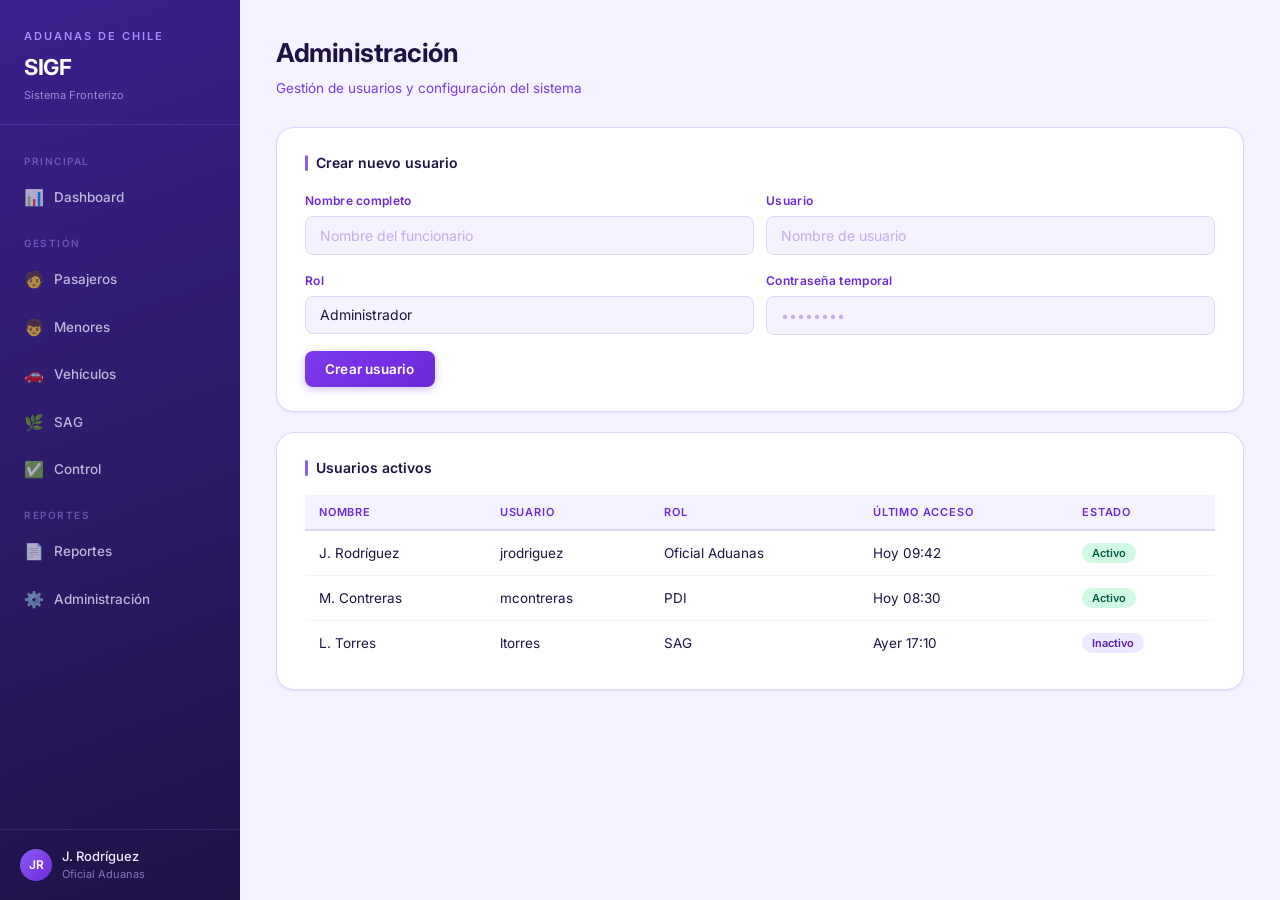
==== admin.html @ 6f96b2ba "añadimiento prototipo" ====
<html><head><meta charset="UTF-8"><title>Administración – SIGF</title><link rel="stylesheet" href="style.css"></head><body>
<div class="sidebar">
  <div class="sidebar-header">
    <div class="sidebar-logo">Aduanas de Chile</div>
    <div class="sidebar-title">SIGF</div>
    <div class="sidebar-subtitle">Sistema Fronterizo</div>
  </div>
  <nav class="sidebar-nav">
    <div class="sidebar-section">Principal</div>
    <a href="dashboard.html"><span class="nav-icon">📊</span> Dashboard</a>
    <div class="sidebar-section">Gestión</div>
    <a href="pasajeros.html"><span class="nav-icon">🧑</span> Pasajeros</a>
    <a href="menores.html"><span class="nav-icon">👦</span> Menores</a>
    <a href="vehiculos.html"><span class="nav-icon">🚗</span> Vehículos</a>
    <a href="sag.html"><span class="nav-icon">🌿</span> SAG</a>
    <a href="control.html"><span class="nav-icon">✅</span> Control</a>
    <div class="sidebar-section">Reportes</div>
    <a href="reportes.html"><span class="nav-icon">📄</span> Reportes</a>
    <a href="admin.html"><span class="nav-icon">⚙️</span> Administración</a>
  </nav>
  <div class="sidebar-footer">
    <div class="user-chip">
      <div class="user-avatar">JR</div>
      <div>
        <div class="user-name">J. Rodríguez</div>
        <div class="user-role">Oficial Aduanas</div>
      </div>
    </div>
  </div>
</div>
<div class="main">
  <div class="page-header"><h1>Administración</h1><p>Gestión de usuarios y configuración del sistema</p></div>
  <div class="card">
    <div class="card-title">Crear nuevo usuario</div>
    <div class="form-row">
      <div class="form-group"><label>Nombre completo</label><input placeholder="Nombre del funcionario"></div>
      <div class="form-group"><label>Usuario</label><input placeholder="Nombre de usuario"></div>
    </div>
    <div class="form-row">
      <div class="form-group"><label>Rol</label>
        <select><option>Administrador</option><option>Oficial Aduanas</option><option>PDI</option><option>SAG</option><option>Solo lectura</option></select>
      </div>
      <div class="form-group"><label>Contraseña temporal</label><input type="password" placeholder="••••••••"></div>
    </div>
    <button>Crear usuario</button>
  </div>
  <div class="card">
    <div class="card-title">Usuarios activos</div>
    <table>
      <thead><tr><th>Nombre</th><th>Usuario</th><th>Rol</th><th>Último acceso</th><th>Estado</th></tr></thead>
      <tbody>
        <tr><td>J. Rodríguez</td><td>jrodriguez</td><td>Oficial Aduanas</td><td>Hoy 09:42</td><td><span class="badge badge-success">Activo</span></td></tr>
        <tr><td>M. Contreras</td><td>mcontreras</td><td>PDI</td><td>Hoy 08:30</td><td><span class="badge badge-success">Activo</span></td></tr>
        <tr><td>L. Torres</td><td>ltorres</td><td>SAG</td><td>Ayer 17:10</td><td><span class="badge badge-purple">Inactivo</span></td></tr>
      </tbody>
    </table>
  </div>
</div></body></html>
---- style.css ----
@import url('https://fonts.googleapis.com/css2?family=Inter:wght@300;400;500;600;700&display=swap');

*, *::before, *::after { box-sizing: border-box; margin: 0; padding: 0; }

:root {
  --purple-50: #f5f3ff;
  --purple-100: #ede9fe;
  --purple-200: #ddd6fe;
  --purple-400: #a78bfa;
  --purple-500: #8b5cf6;
  --purple-600: #7c3aed;
  --purple-700: #6d28d9;
  --purple-800: #5b21b6;
  --purple-900: #4c1d95;
  --violet-deep: #2d1b69;
  --sidebar-bg: linear-gradient(160deg, #3b1f8c 0%, #2d1b69 50%, #1e1245 100%);
  --accent: #a78bfa;
  --accent-hover: #c4b5fd;
  --text-on-dark: #ede9fe;
  --text-muted-dark: #a78bfa;
  --body-bg: #f5f3ff;
  --card-bg: #ffffff;
  --text-primary: #1e1245;
  --text-secondary: #6d28d9;
  --text-muted: #7c3aed;
  --border: #ddd6fe;
  --input-bg: #f5f3ff;
  --success: #059669;
  --warning: #d97706;
  --danger: #dc2626;
  --radius-sm: 8px;
  --radius-md: 12px;
  --radius-lg: 18px;
  --shadow-sm: 0 1px 3px rgba(109,40,217,0.08), 0 1px 2px rgba(109,40,217,0.04);
  --shadow-md: 0 4px 16px rgba(109,40,217,0.12), 0 1px 4px rgba(109,40,217,0.06);
  --shadow-lg: 0 8px 32px rgba(109,40,217,0.16), 0 2px 8px rgba(109,40,217,0.08);
}

body {
  font-family: 'Inter', sans-serif;
  background: var(--body-bg);
  color: var(--text-primary);
  font-size: 14px;
  line-height: 1.6;
  min-height: 100vh;
}

/* ── SIDEBAR ── */
.sidebar {
  position: fixed;
  left: 0; top: 0;
  width: 240px; height: 100vh;
  background: var(--sidebar-bg);
  display: flex;
  flex-direction: column;
  padding: 0;
  z-index: 100;
  overflow: hidden;
}

.sidebar-header {
  padding: 28px 24px 20px;
  border-bottom: 1px solid rgba(167,139,250,0.15);
}

.sidebar-logo {
  font-size: 11px;
  font-weight: 600;
  letter-spacing: 2px;
  text-transform: uppercase;
  color: var(--accent);
  margin-bottom: 4px;
}

.sidebar-title {
  font-size: 22px;
  font-weight: 700;
  color: #ffffff;
  letter-spacing: -0.5px;
}

.sidebar-subtitle {
  font-size: 11px;
  color: rgba(196,181,253,0.7);
  margin-top: 2px;
  font-weight: 400;
}

.sidebar-nav {
  flex: 1;
  padding: 16px 12px;
  overflow-y: auto;
}

.sidebar-section {
  font-size: 10px;
  font-weight: 600;
  letter-spacing: 1.5px;
  text-transform: uppercase;
  color: rgba(167,139,250,0.5);
  padding: 12px 12px 6px;
}

.sidebar a {
  display: flex;
  align-items: center;
  gap: 10px;
  color: rgba(237,233,254,0.75);
  text-decoration: none;
  padding: 10px 12px;
  border-radius: var(--radius-sm);
  font-size: 13.5px;
  font-weight: 500;
  transition: all 0.18s ease;
  margin-bottom: 2px;
}

.sidebar a:hover {
  background: rgba(167,139,250,0.15);
  color: #ffffff;
}

.sidebar a.active {
  background: rgba(167,139,250,0.22);
  color: #ffffff;
  box-shadow: inset 3px 0 0 var(--accent);
}

.sidebar a .nav-icon {
  font-size: 16px;
  width: 20px;
  text-align: center;
  opacity: 0.85;
}

.sidebar-footer {
  padding: 16px 20px;
  border-top: 1px solid rgba(167,139,250,0.15);
}

.user-chip {
  display: flex;
  align-items: center;
  gap: 10px;
}

.user-avatar {
  width: 32px; height: 32px;
  border-radius: 50%;
  background: linear-gradient(135deg, var(--purple-500), var(--purple-700));
  display: flex; align-items: center; justify-content: center;
  font-size: 12px; font-weight: 600; color: white;
  flex-shrink: 0;
}

.user-name { font-size: 13px; color: var(--text-on-dark); font-weight: 500; }
.user-role { font-size: 11px; color: rgba(196,181,253,0.6); }

/* ── MAIN ── */
.main {
  margin-left: 240px;
  padding: 32px 36px;
  min-height: 100vh;
}

.page-header {
  margin-bottom: 28px;
}

.page-header h1 {
  font-size: 26px;
  font-weight: 700;
  color: var(--text-primary);
  letter-spacing: -0.5px;
}

.page-header p {
  color: var(--purple-600);
  font-size: 13.5px;
  margin-top: 4px;
  font-weight: 400;
}

/* ── CARDS ── */
.card {
  background: var(--card-bg);
  border-radius: var(--radius-lg);
  border: 1px solid var(--border);
  padding: 24px 28px;
  margin-bottom: 20px;
  box-shadow: var(--shadow-sm);
}

.card-title {
  font-size: 14px;
  font-weight: 600;
  color: var(--text-primary);
  margin-bottom: 16px;
  display: flex;
  align-items: center;
  gap: 8px;
}

.card-title::before {
  content: '';
  width: 3px; height: 16px;
  background: var(--purple-500);
  border-radius: 2px;
  display: inline-block;
}

/* ── STATS ── */
.stats {
  display: grid;
  grid-template-columns: repeat(auto-fit, minmax(160px, 1fr));
  gap: 16px;
  margin-bottom: 24px;
}

.stat {
  background: var(--card-bg);
  border: 1px solid var(--border);
  border-radius: var(--radius-md);
  padding: 20px;
  box-shadow: var(--shadow-sm);
  position: relative;
  overflow: hidden;
}

.stat::before {
  content: '';
  position: absolute;
  top: 0; left: 0; right: 0;
  height: 3px;
  background: linear-gradient(90deg, var(--purple-500), var(--purple-400));
}

.stat-icon {
  font-size: 22px;
  color: var(--purple-400);
  margin-bottom: 10px;
}

.stat-label {
  font-size: 11px;
  font-weight: 600;
  letter-spacing: 0.8px;
  text-transform: uppercase;
  color: var(--purple-600);
  margin-bottom: 4px;
}

.stat-value {
  font-size: 28px;
  font-weight: 700;
  color: var(--text-primary);
  letter-spacing: -1px;
}

.stat-sub {
  font-size: 11px;
  color: var(--success);
  font-weight: 500;
  margin-top: 4px;
}

/* ── FORM ELEMENTS ── */
.form-group {
  margin-bottom: 16px;
}

.form-group label {
  display: block;
  font-size: 12px;
  font-weight: 600;
  color: var(--purple-700);
  margin-bottom: 6px;
  letter-spacing: 0.3px;
}

input[type="text"], input[type="password"], input[type="date"],
input:not([type]), select, textarea {
  width: 100%;
  padding: 10px 14px;
  background: var(--input-bg);
  border: 1.5px solid var(--border);
  border-radius: var(--radius-sm);
  font-family: inherit;
  font-size: 14px;
  color: var(--text-primary);
  outline: none;
  transition: border-color 0.18s, box-shadow 0.18s;
  appearance: none;
}

input:not([type="checkbox"]):focus, select:focus {
  border-color: var(--purple-500);
  box-shadow: 0 0 0 3px rgba(139,92,246,0.15);
  background: #ffffff;
}

input::placeholder { color: rgba(109,40,217,0.35); }

/* ── BUTTONS ── */
button, .btn {
  display: inline-flex;
  align-items: center;
  gap: 7px;
  padding: 10px 20px;
  border-radius: var(--radius-sm);
  font-family: inherit;
  font-size: 13.5px;
  font-weight: 600;
  cursor: pointer;
  border: none;
  transition: all 0.18s ease;
  letter-spacing: 0.2px;
}

.btn-primary, button:not(.btn-secondary):not(.btn-ghost) {
  background: linear-gradient(135deg, var(--purple-600), var(--purple-700));
  color: white;
  box-shadow: 0 2px 8px rgba(109,40,217,0.3);
}

.btn-primary:hover, button:not(.btn-secondary):not(.btn-ghost):hover {
  background: linear-gradient(135deg, var(--purple-500), var(--purple-600));
  box-shadow: 0 4px 14px rgba(109,40,217,0.4);
  transform: translateY(-1px);
}

.btn-secondary {
  background: var(--purple-50);
  color: var(--purple-700);
  border: 1.5px solid var(--purple-200);
}

.btn-secondary:hover {
  background: var(--purple-100);
  border-color: var(--purple-400);
}

.btn-ghost {
  background: transparent;
  color: var(--purple-600);
  border: 1.5px solid var(--border);
}

.btn-ghost:hover { background: var(--purple-50); }

/* ── TABLE ── */
table {
  width: 100%;
  border-collapse: collapse;
  font-size: 13.5px;
}

th {
  background: var(--purple-50);
  color: var(--purple-700);
  font-weight: 600;
  font-size: 11px;
  letter-spacing: 0.8px;
  text-transform: uppercase;
  padding: 10px 14px;
  text-align: left;
  border-bottom: 2px solid var(--border);
}

td {
  padding: 12px 14px;
  border-bottom: 1px solid var(--purple-50);
  color: var(--text-primary);
  vertical-align: middle;
}

tr:last-child td { border-bottom: none; }
tr:hover td { background: var(--purple-50); }

/* ── BADGES ── */
.badge {
  display: inline-flex;
  align-items: center;
  gap: 4px;
  padding: 3px 10px;
  border-radius: 99px;
  font-size: 11px;
  font-weight: 600;
}

.badge-success { background: #d1fae5; color: #065f46; }
.badge-warning { background: #fef3c7; color: #92400e; }
.badge-danger  { background: #fee2e2; color: #991b1b; }
.badge-purple  { background: var(--purple-100); color: var(--purple-800); }

/* ── ALERT / NOTICE ── */
.alert {
  display: flex;
  align-items: flex-start;
  gap: 12px;
  padding: 14px 18px;
  border-radius: var(--radius-md);
  margin-bottom: 20px;
  font-size: 13.5px;
}

.alert-warning {
  background: #fffbeb;
  border: 1px solid #fde68a;
  color: #92400e;
}

.alert-icon { font-size: 18px; flex-shrink: 0; margin-top: 1px; }

/* ── CHECKBOX CUSTOM ── */
.check-item {
  display: flex;
  align-items: center;
  gap: 10px;
  padding: 12px 0;
  border-bottom: 1px solid var(--purple-50);
  cursor: pointer;
}

.check-item:last-of-type { border-bottom: none; }

.check-item input[type="checkbox"] {
  width: 18px; height: 18px;
  accent-color: var(--purple-600);
  cursor: pointer;
  flex-shrink: 0;
}

.check-item span { font-size: 14px; color: var(--text-primary); font-weight: 500; }
.check-item small { color: var(--purple-600); font-size: 12px; }

/* ── LOGIN PAGE ── */
.login-page {
  min-height: 100vh;
  display: flex;
  align-items: center;
  justify-content: center;
  background: linear-gradient(140deg, #3b1f8c 0%, #2d1b69 40%, #1e1245 100%);
  padding: 24px;
}

.login-card {
  background: rgba(255,255,255,0.97);
  border-radius: 24px;
  padding: 48px 44px;
  width: 100%;
  max-width: 420px;
  box-shadow: 0 24px 80px rgba(29,18,69,0.45);
}

.login-brand {
  text-align: center;
  margin-bottom: 36px;
}

.login-logo-ring {
  width: 64px; height: 64px;
  border-radius: 50%;
  background: linear-gradient(135deg, var(--purple-500), var(--purple-700));
  display: flex; align-items: center; justify-content: center;
  margin: 0 auto 16px;
  box-shadow: 0 8px 24px rgba(109,40,217,0.4);
}

.login-logo-ring span { font-size: 28px; }

.login-brand h1 {
  font-size: 13px;
  font-weight: 700;
  letter-spacing: 2.5px;
  text-transform: uppercase;
  color: var(--purple-700);
  margin-bottom: 4px;
}

.login-brand p {
  font-size: 20px;
  font-weight: 700;
  color: var(--text-primary);
  letter-spacing: -0.5px;
}

.login-brand small {
  font-size: 12px;
  color: var(--purple-500);
}

.form-row { display: grid; grid-template-columns: 1fr 1fr; gap: 12px; }

/* ── DIVIDER ── */
.divider {
  height: 1px;
  background: var(--border);
  margin: 20px 0;
}

/* ── SCROLLBAR ── */
::-webkit-scrollbar { width: 5px; }
::-webkit-scrollbar-track { background: transparent; }
::-webkit-scrollbar-thumb { background: var(--purple-200); border-radius: 99px; }
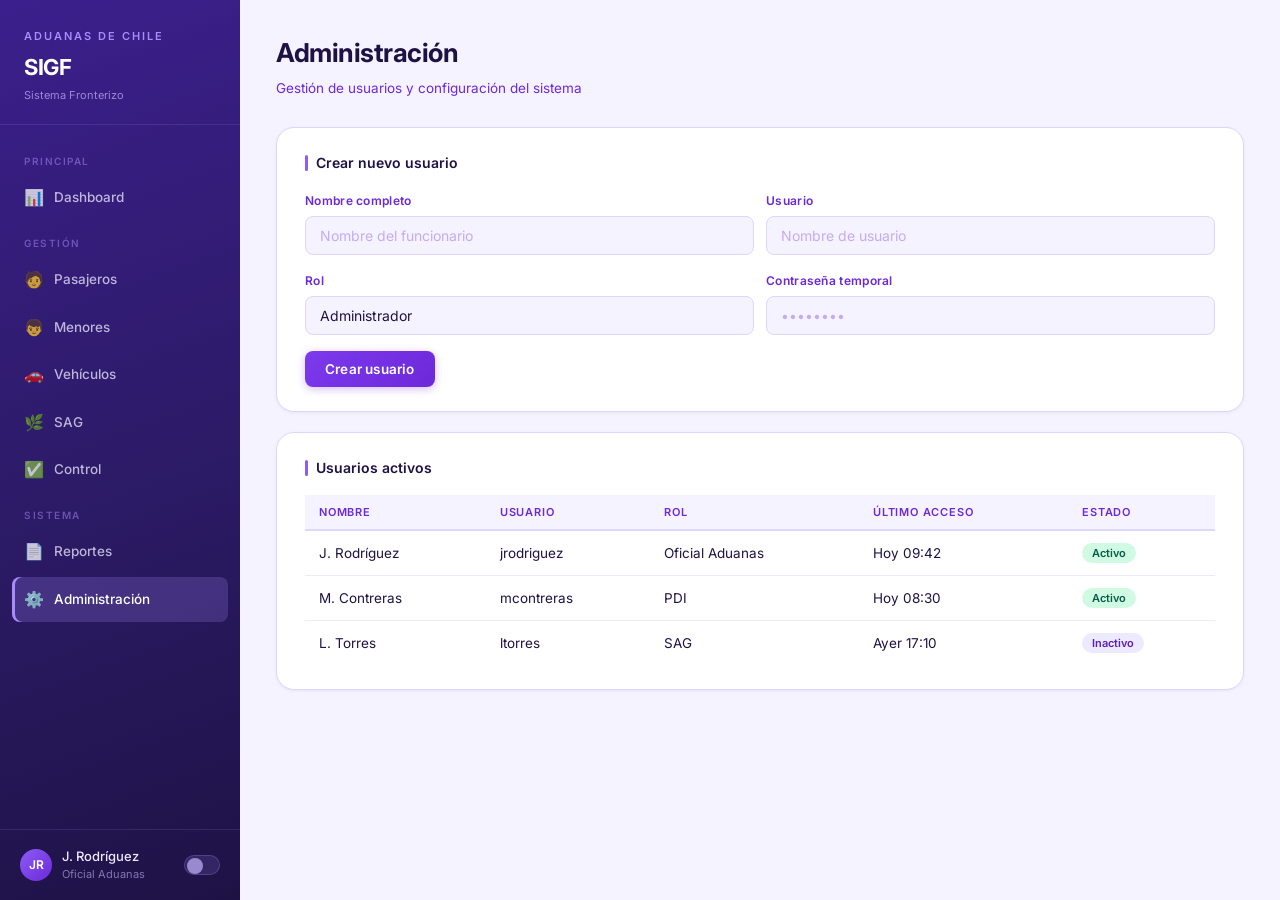
==== commit d6042b5e: "nueva version prototipo" ====
--- a/admin.html
+++ b/admin.html
@@ -1,33 +1,38 @@
-<html><head><meta charset="UTF-8"><title>Administración – SIGF</title><link rel="stylesheet" href="style.css"></head><body>
-<div class="sidebar">
-  <div class="sidebar-header">
-    <div class="sidebar-logo">Aduanas de Chile</div>
-    <div class="sidebar-title">SIGF</div>
-    <div class="sidebar-subtitle">Sistema Fronterizo</div>
-  </div>
-  <nav class="sidebar-nav">
-    <div class="sidebar-section">Principal</div>
-    <a href="dashboard.html"><span class="nav-icon">📊</span> Dashboard</a>
-    <div class="sidebar-section">Gestión</div>
-    <a href="pasajeros.html"><span class="nav-icon">🧑</span> Pasajeros</a>
-    <a href="menores.html"><span class="nav-icon">👦</span> Menores</a>
-    <a href="vehiculos.html"><span class="nav-icon">🚗</span> Vehículos</a>
-    <a href="sag.html"><span class="nav-icon">🌿</span> SAG</a>
-    <a href="control.html"><span class="nav-icon">✅</span> Control</a>
-    <div class="sidebar-section">Reportes</div>
-    <a href="reportes.html"><span class="nav-icon">📄</span> Reportes</a>
-    <a href="admin.html"><span class="nav-icon">⚙️</span> Administración</a>
-  </nav>
-  <div class="sidebar-footer">
-    <div class="user-chip">
-      <div class="user-avatar">JR</div>
-      <div>
-        <div class="user-name">J. Rodríguez</div>
-        <div class="user-role">Oficial Aduanas</div>
+<html><head><meta charset="UTF-8"><meta name="viewport" content="width=device-width,initial-scale=1"><link rel="stylesheet" href="style.css"><script>
+  (function(){var d=localStorage.getItem("sigf-dark");if(d==="true"||(d===null&&window.matchMedia("(prefers-color-scheme:dark)").matches))document.body.classList.add("dark")})()
+</script><title>Administración – SIGF</title></head><body>
+  <button class="hamburger" aria-label="Menú"><span></span><span></span><span></span></button>
+  <div class="sidebar-overlay"></div>
+  <div class="sidebar">
+    <div class="sidebar-header">
+      <div class="sidebar-logo">Aduanas de Chile</div>
+      <div class="sidebar-title">SIGF</div>
+      <div class="sidebar-subtitle">Sistema Fronterizo</div>
+    </div>
+    <nav class="sidebar-nav">
+      <div class="sidebar-section">Principal</div>
+      <a href="dashboard.html"><span class="nav-icon">📊</span> Dashboard</a>
+      <div class="sidebar-section">Gestión</div>
+      <a href="pasajeros.html"><span class="nav-icon">🧑</span> Pasajeros</a>
+      <a href="menores.html"><span class="nav-icon">👦</span> Menores</a>
+      <a href="vehiculos.html"><span class="nav-icon">🚗</span> Vehículos</a>
+      <a href="sag.html"><span class="nav-icon">🌿</span> SAG</a>
+      <a href="control.html"><span class="nav-icon">✅</span> Control</a>
+      <div class="sidebar-section">Sistema</div>
+      <a href="reportes.html"><span class="nav-icon">📄</span> Reportes</a>
+      <a href="admin.html"><span class="nav-icon">⚙️</span> Administración</a>
+    </nav>
+    <div class="sidebar-footer">
+      <div class="user-chip">
+        <div class="user-avatar">JR</div>
+        <div>
+          <div class="user-name">J. Rodríguez</div>
+          <div class="user-role">Oficial Aduanas</div>
+        </div>
       </div>
+      <div class="dark-toggle" title="Modo oscuro"></div>
     </div>
   </div>
-</div>
 <div class="main">
   <div class="page-header"><h1>Administración</h1><p>Gestión de usuarios y configuración del sistema</p></div>
   <div class="card">
@@ -37,9 +42,7 @@
       <div class="form-group"><label>Usuario</label><input placeholder="Nombre de usuario"></div>
     </div>
     <div class="form-row">
-      <div class="form-group"><label>Rol</label>
-        <select><option>Administrador</option><option>Oficial Aduanas</option><option>PDI</option><option>SAG</option><option>Solo lectura</option></select>
-      </div>
+      <div class="form-group"><label>Rol</label><select><option>Administrador</option><option>Oficial Aduanas</option><option>PDI</option><option>SAG</option><option>Solo lectura</option></select></div>
       <div class="form-group"><label>Contraseña temporal</label><input type="password" placeholder="••••••••"></div>
     </div>
     <button>Crear usuario</button>
@@ -55,4 +58,6 @@
       </tbody>
     </table>
   </div>
-</div></body></html>
+</div>
+<script src="sigf.js"></script>
+</body></html>
--- a/style.css
+++ b/style.css
@@ -2,6 +2,7 @@
 
 *, *::before, *::after { box-sizing: border-box; margin: 0; padding: 0; }
 
+/* ── LIGHT MODE ── */
 :root {
   --purple-50: #f5f3ff;
   --purple-100: #ede9fe;
@@ -12,30 +13,46 @@
   --purple-700: #6d28d9;
   --purple-800: #5b21b6;
   --purple-900: #4c1d95;
-  --violet-deep: #2d1b69;
   --sidebar-bg: linear-gradient(160deg, #3b1f8c 0%, #2d1b69 50%, #1e1245 100%);
   --accent: #a78bfa;
-  --accent-hover: #c4b5fd;
-  --text-on-dark: #ede9fe;
-  --text-muted-dark: #a78bfa;
   --body-bg: #f5f3ff;
   --card-bg: #ffffff;
   --text-primary: #1e1245;
   --text-secondary: #6d28d9;
-  --text-muted: #7c3aed;
   --border: #ddd6fe;
   --input-bg: #f5f3ff;
+  --input-text: #1e1245;
+  --th-bg: #f5f3ff;
+  --tr-hover: #f5f3ff;
+  --td-border: #ede9fe;
+  --label-color: #6d28d9;
   --success: #059669;
-  --warning: #d97706;
-  --danger: #dc2626;
   --radius-sm: 8px;
   --radius-md: 12px;
   --radius-lg: 18px;
-  --shadow-sm: 0 1px 3px rgba(109,40,217,0.08), 0 1px 2px rgba(109,40,217,0.04);
-  --shadow-md: 0 4px 16px rgba(109,40,217,0.12), 0 1px 4px rgba(109,40,217,0.06);
-  --shadow-lg: 0 8px 32px rgba(109,40,217,0.16), 0 2px 8px rgba(109,40,217,0.08);
-}
-
+  --shadow-sm: 0 1px 3px rgba(109,40,217,0.08);
+  --shadow-md: 0 4px 16px rgba(109,40,217,0.12);
+  --transition: 0.22s ease;
+}
+
+/* ── DARK MODE ── */
+body.dark {
+  --body-bg: #0f0a1e;
+  --card-bg: #1a1133;
+  --text-primary: #ede9fe;
+  --text-secondary: #c4b5fd;
+  --border: #2d1f5e;
+  --input-bg: #130d2b;
+  --input-text: #ede9fe;
+  --th-bg: #1a1133;
+  --tr-hover: #1e1540;
+  --td-border: #1e1540;
+  --label-color: #c4b5fd;
+  --shadow-sm: 0 1px 3px rgba(0,0,0,0.4);
+  --shadow-md: 0 4px 16px rgba(0,0,0,0.5);
+}
+
+/* ── BASE ── */
 body {
   font-family: 'Inter', sans-serif;
   background: var(--body-bg);
@@ -43,7 +60,29 @@
   font-size: 14px;
   line-height: 1.6;
   min-height: 100vh;
-}
+  transition: background var(--transition), color var(--transition);
+}
+
+/* ── PAGE TRANSITIONS ── */
+.page-enter {
+  animation: fadeSlideIn 0.3s ease forwards;
+}
+
+@keyframes fadeSlideIn {
+  from { opacity: 0; transform: translateY(14px); }
+  to   { opacity: 1; transform: translateY(0); }
+}
+
+.card {
+  animation: fadeSlideIn 0.3s ease forwards;
+}
+.card:nth-child(2) { animation-delay: 0.05s; }
+.card:nth-child(3) { animation-delay: 0.1s; }
+.stat { animation: fadeSlideIn 0.3s ease forwards; }
+.stat:nth-child(1) { animation-delay: 0.0s; }
+.stat:nth-child(2) { animation-delay: 0.06s; }
+.stat:nth-child(3) { animation-delay: 0.12s; }
+.stat:nth-child(4) { animation-delay: 0.18s; }
 
 /* ── SIDEBAR ── */
 .sidebar {
@@ -53,9 +92,9 @@
   background: var(--sidebar-bg);
   display: flex;
   flex-direction: column;
-  padding: 0;
-  z-index: 100;
+  z-index: 200;
   overflow: hidden;
+  transition: transform 0.3s cubic-bezier(0.4,0,0.2,1), width 0.3s ease;
 }
 
 .sidebar-header {
@@ -83,7 +122,6 @@
   font-size: 11px;
   color: rgba(196,181,253,0.7);
   margin-top: 2px;
-  font-weight: 400;
 }
 
 .sidebar-nav {
@@ -111,13 +149,14 @@
   border-radius: var(--radius-sm);
   font-size: 13.5px;
   font-weight: 500;
-  transition: all 0.18s ease;
+  transition: background 0.18s, color 0.18s, transform 0.18s;
   margin-bottom: 2px;
 }
 
 .sidebar a:hover {
   background: rgba(167,139,250,0.15);
   color: #ffffff;
+  transform: translateX(3px);
 }
 
 .sidebar a.active {
@@ -126,23 +165,18 @@
   box-shadow: inset 3px 0 0 var(--accent);
 }
 
-.sidebar a .nav-icon {
-  font-size: 16px;
-  width: 20px;
-  text-align: center;
-  opacity: 0.85;
-}
+.sidebar a .nav-icon { font-size: 16px; width: 20px; text-align: center; }
 
 .sidebar-footer {
   padding: 16px 20px;
   border-top: 1px solid rgba(167,139,250,0.15);
-}
-
-.user-chip {
   display: flex;
   align-items: center;
-  gap: 10px;
-}
+  justify-content: space-between;
+  gap: 8px;
+}
+
+.user-chip { display: flex; align-items: center; gap: 10px; }
 
 .user-avatar {
   width: 32px; height: 32px;
@@ -153,19 +187,85 @@
   flex-shrink: 0;
 }
 
-.user-name { font-size: 13px; color: var(--text-on-dark); font-weight: 500; }
+.user-name { font-size: 13px; color: #ede9fe; font-weight: 500; }
 .user-role { font-size: 11px; color: rgba(196,181,253,0.6); }
+
+/* ── DARK MODE TOGGLE ── */
+.dark-toggle {
+  background: rgba(167,139,250,0.15);
+  border: 1px solid rgba(167,139,250,0.25);
+  border-radius: 99px;
+  width: 36px; height: 20px;
+  position: relative;
+  cursor: pointer;
+  flex-shrink: 0;
+  transition: background 0.2s;
+}
+
+.dark-toggle::after {
+  content: '';
+  position: absolute;
+  top: 2px; left: 2px;
+  width: 16px; height: 16px;
+  border-radius: 50%;
+  background: rgba(196,181,253,0.7);
+  transition: transform 0.22s cubic-bezier(0.4,0,0.2,1), background 0.2s;
+}
+
+body.dark .dark-toggle { background: rgba(139,92,246,0.4); }
+body.dark .dark-toggle::after { transform: translateX(16px); background: #ffffff; }
+
+/* ── HAMBURGER (mobile) ── */
+.hamburger {
+  display: none;
+  position: fixed;
+  top: 14px; left: 14px;
+  z-index: 300;
+  background: var(--purple-700);
+  border: none;
+  border-radius: var(--radius-sm);
+  width: 40px; height: 40px;
+  cursor: pointer;
+  flex-direction: column;
+  align-items: center;
+  justify-content: center;
+  gap: 5px;
+  transition: background 0.18s;
+}
+
+.hamburger span {
+  display: block;
+  width: 20px; height: 2px;
+  background: white;
+  border-radius: 2px;
+  transition: transform 0.25s, opacity 0.25s;
+}
+
+.hamburger.open span:nth-child(1) { transform: translateY(7px) rotate(45deg); }
+.hamburger.open span:nth-child(2) { opacity: 0; }
+.hamburger.open span:nth-child(3) { transform: translateY(-7px) rotate(-45deg); }
+
+.sidebar-overlay {
+  display: none;
+  position: fixed;
+  inset: 0;
+  background: rgba(0,0,0,0.5);
+  z-index: 190;
+  backdrop-filter: blur(2px);
+  animation: fadeIn 0.2s ease;
+}
+
+@keyframes fadeIn { from { opacity: 0; } to { opacity: 1; } }
 
 /* ── MAIN ── */
 .main {
   margin-left: 240px;
   padding: 32px 36px;
   min-height: 100vh;
-}
-
-.page-header {
-  margin-bottom: 28px;
-}
+  transition: margin-left 0.3s ease;
+}
+
+.page-header { margin-bottom: 28px; animation: fadeSlideIn 0.3s ease; }
 
 .page-header h1 {
   font-size: 26px;
@@ -175,10 +275,9 @@
 }
 
 .page-header p {
-  color: var(--purple-600);
+  color: var(--text-secondary);
   font-size: 13.5px;
   margin-top: 4px;
-  font-weight: 400;
 }
 
 /* ── CARDS ── */
@@ -189,7 +288,10 @@
   padding: 24px 28px;
   margin-bottom: 20px;
   box-shadow: var(--shadow-sm);
-}
+  transition: background var(--transition), border-color var(--transition), box-shadow 0.18s;
+}
+
+.card:hover { box-shadow: var(--shadow-md); }
 
 .card-title {
   font-size: 14px;
@@ -225,7 +327,10 @@
   box-shadow: var(--shadow-sm);
   position: relative;
   overflow: hidden;
-}
+  transition: background var(--transition), border-color var(--transition), transform 0.18s, box-shadow 0.18s;
+}
+
+.stat:hover { transform: translateY(-3px); box-shadow: var(--shadow-md); }
 
 .stat::before {
   content: '';
@@ -235,47 +340,23 @@
   background: linear-gradient(90deg, var(--purple-500), var(--purple-400));
 }
 
-.stat-icon {
-  font-size: 22px;
-  color: var(--purple-400);
-  margin-bottom: 10px;
-}
-
+.stat-icon { font-size: 22px; margin-bottom: 10px; }
 .stat-label {
-  font-size: 11px;
-  font-weight: 600;
-  letter-spacing: 0.8px;
-  text-transform: uppercase;
-  color: var(--purple-600);
-  margin-bottom: 4px;
-}
-
-.stat-value {
-  font-size: 28px;
-  font-weight: 700;
-  color: var(--text-primary);
-  letter-spacing: -1px;
-}
-
-.stat-sub {
-  font-size: 11px;
-  color: var(--success);
-  font-weight: 500;
-  margin-top: 4px;
-}
-
-/* ── FORM ELEMENTS ── */
-.form-group {
-  margin-bottom: 16px;
-}
+  font-size: 11px; font-weight: 600;
+  letter-spacing: 0.8px; text-transform: uppercase;
+  color: var(--text-secondary); margin-bottom: 4px;
+}
+.stat-value { font-size: 28px; font-weight: 700; color: var(--text-primary); letter-spacing: -1px; }
+.stat-sub { font-size: 11px; color: var(--success); font-weight: 500; margin-top: 4px; }
+
+/* ── FORMS ── */
+.form-group { margin-bottom: 16px; }
 
 .form-group label {
   display: block;
-  font-size: 12px;
-  font-weight: 600;
-  color: var(--purple-700);
-  margin-bottom: 6px;
-  letter-spacing: 0.3px;
+  font-size: 12px; font-weight: 600;
+  color: var(--label-color);
+  margin-bottom: 6px; letter-spacing: 0.3px;
 }
 
 input[type="text"], input[type="password"], input[type="date"],
@@ -287,19 +368,22 @@
   border-radius: var(--radius-sm);
   font-family: inherit;
   font-size: 14px;
-  color: var(--text-primary);
+  color: var(--input-text);
   outline: none;
-  transition: border-color 0.18s, box-shadow 0.18s;
+  transition: border-color 0.18s, box-shadow 0.18s, background var(--transition);
   appearance: none;
 }
 
 input:not([type="checkbox"]):focus, select:focus {
   border-color: var(--purple-500);
   box-shadow: 0 0 0 3px rgba(139,92,246,0.15);
-  background: #ffffff;
 }
 
 input::placeholder { color: rgba(109,40,217,0.35); }
+body.dark input::placeholder { color: rgba(196,181,253,0.3); }
+body.dark select option { background: #1a1133; color: #ede9fe; }
+
+.form-row { display: grid; grid-template-columns: 1fr 1fr; gap: 12px; }
 
 /* ── BUTTONS ── */
 button, .btn {
@@ -317,13 +401,13 @@
   letter-spacing: 0.2px;
 }
 
-.btn-primary, button:not(.btn-secondary):not(.btn-ghost) {
+button:not(.btn-secondary):not(.btn-ghost):not(.dark-toggle):not(.hamburger) {
   background: linear-gradient(135deg, var(--purple-600), var(--purple-700));
   color: white;
   box-shadow: 0 2px 8px rgba(109,40,217,0.3);
 }
 
-.btn-primary:hover, button:not(.btn-secondary):not(.btn-ghost):hover {
+button:not(.btn-secondary):not(.btn-ghost):not(.dark-toggle):not(.hamburger):hover {
   background: linear-gradient(135deg, var(--purple-500), var(--purple-600));
   box-shadow: 0 4px 14px rgba(109,40,217,0.4);
   transform: translateY(-1px);
@@ -334,30 +418,24 @@
   color: var(--purple-700);
   border: 1.5px solid var(--purple-200);
 }
-
-.btn-secondary:hover {
-  background: var(--purple-100);
-  border-color: var(--purple-400);
-}
+body.dark .btn-secondary { background: #2d1f5e; color: #c4b5fd; border-color: #3d2a7a; }
+.btn-secondary:hover { background: var(--purple-100); }
 
 .btn-ghost {
   background: transparent;
   color: var(--purple-600);
   border: 1.5px solid var(--border);
 }
-
+body.dark .btn-ghost { color: #c4b5fd; }
 .btn-ghost:hover { background: var(--purple-50); }
+body.dark .btn-ghost:hover { background: rgba(139,92,246,0.1); }
 
 /* ── TABLE ── */
-table {
-  width: 100%;
-  border-collapse: collapse;
-  font-size: 13.5px;
-}
+table { width: 100%; border-collapse: collapse; font-size: 13.5px; }
 
 th {
-  background: var(--purple-50);
-  color: var(--purple-700);
+  background: var(--th-bg);
+  color: var(--text-secondary);
   font-weight: 600;
   font-size: 11px;
   letter-spacing: 0.8px;
@@ -365,23 +443,24 @@
   padding: 10px 14px;
   text-align: left;
   border-bottom: 2px solid var(--border);
+  transition: background var(--transition);
 }
 
 td {
   padding: 12px 14px;
-  border-bottom: 1px solid var(--purple-50);
+  border-bottom: 1px solid var(--td-border);
   color: var(--text-primary);
   vertical-align: middle;
+  transition: background 0.15s;
 }
 
 tr:last-child td { border-bottom: none; }
-tr:hover td { background: var(--purple-50); }
+tr:hover td { background: var(--tr-hover); }
 
 /* ── BADGES ── */
 .badge {
   display: inline-flex;
   align-items: center;
-  gap: 4px;
   padding: 3px 10px;
   border-radius: 99px;
   font-size: 11px;
@@ -393,7 +472,12 @@
 .badge-danger  { background: #fee2e2; color: #991b1b; }
 .badge-purple  { background: var(--purple-100); color: var(--purple-800); }
 
-/* ── ALERT / NOTICE ── */
+body.dark .badge-success { background: #064e3b; color: #6ee7b7; }
+body.dark .badge-warning { background: #78350f; color: #fcd34d; }
+body.dark .badge-danger  { background: #7f1d1d; color: #fca5a5; }
+body.dark .badge-purple  { background: #2d1f5e; color: #c4b5fd; }
+
+/* ── ALERT ── */
 .alert {
   display: flex;
   align-items: flex-start;
@@ -404,37 +488,25 @@
   font-size: 13.5px;
 }
 
-.alert-warning {
-  background: #fffbeb;
-  border: 1px solid #fde68a;
-  color: #92400e;
-}
-
+.alert-warning { background: #fffbeb; border: 1px solid #fde68a; color: #92400e; }
+body.dark .alert-warning { background: #2d1a00; border-color: #78350f; color: #fcd34d; }
 .alert-icon { font-size: 18px; flex-shrink: 0; margin-top: 1px; }
 
-/* ── CHECKBOX CUSTOM ── */
+/* ── CHECKBOXES ── */
 .check-item {
   display: flex;
   align-items: center;
   gap: 10px;
   padding: 12px 0;
-  border-bottom: 1px solid var(--purple-50);
+  border-bottom: 1px solid var(--td-border);
   cursor: pointer;
-}
-
+  transition: background 0.15s;
+}
 .check-item:last-of-type { border-bottom: none; }
-
-.check-item input[type="checkbox"] {
-  width: 18px; height: 18px;
-  accent-color: var(--purple-600);
-  cursor: pointer;
-  flex-shrink: 0;
-}
-
+.check-item input[type="checkbox"] { width: 18px; height: 18px; accent-color: var(--purple-600); flex-shrink: 0; }
 .check-item span { font-size: 14px; color: var(--text-primary); font-weight: 500; }
-.check-item small { color: var(--purple-600); font-size: 12px; }
-
-/* ── LOGIN PAGE ── */
+
+/* ── LOGIN ── */
 .login-page {
   min-height: 100vh;
   display: flex;
@@ -451,12 +523,19 @@
   width: 100%;
   max-width: 420px;
   box-shadow: 0 24px 80px rgba(29,18,69,0.45);
-}
-
-.login-brand {
-  text-align: center;
-  margin-bottom: 36px;
-}
+  animation: loginIn 0.45s cubic-bezier(0.34,1.56,0.64,1) forwards;
+}
+
+@keyframes loginIn {
+  from { opacity: 0; transform: scale(0.92) translateY(20px); }
+  to   { opacity: 1; transform: scale(1) translateY(0); }
+}
+
+body.dark .login-card { background: rgba(26,17,51,0.98); }
+body.dark .login-card .login-brand h1 { color: var(--accent); }
+body.dark .login-card .login-brand p { color: #ede9fe; }
+
+.login-brand { text-align: center; margin-bottom: 36px; }
 
 .login-logo-ring {
   width: 64px; height: 64px;
@@ -465,41 +544,62 @@
   display: flex; align-items: center; justify-content: center;
   margin: 0 auto 16px;
   box-shadow: 0 8px 24px rgba(109,40,217,0.4);
+  animation: pulse 2.5s ease-in-out infinite;
+}
+
+@keyframes pulse {
+  0%, 100% { box-shadow: 0 8px 24px rgba(109,40,217,0.4); }
+  50%       { box-shadow: 0 8px 36px rgba(109,40,217,0.65); }
 }
 
 .login-logo-ring span { font-size: 28px; }
-
-.login-brand h1 {
-  font-size: 13px;
-  font-weight: 700;
-  letter-spacing: 2.5px;
-  text-transform: uppercase;
-  color: var(--purple-700);
-  margin-bottom: 4px;
-}
-
-.login-brand p {
-  font-size: 20px;
-  font-weight: 700;
-  color: var(--text-primary);
-  letter-spacing: -0.5px;
-}
-
-.login-brand small {
-  font-size: 12px;
-  color: var(--purple-500);
-}
-
-.form-row { display: grid; grid-template-columns: 1fr 1fr; gap: 12px; }
-
-/* ── DIVIDER ── */
-.divider {
-  height: 1px;
-  background: var(--border);
-  margin: 20px 0;
-}
+.login-brand h1 { font-size: 13px; font-weight: 700; letter-spacing: 2.5px; text-transform: uppercase; color: var(--purple-700); margin-bottom: 4px; }
+.login-brand p { font-size: 20px; font-weight: 700; color: var(--text-primary); letter-spacing: -0.5px; }
+.login-brand small { font-size: 12px; color: var(--purple-500); }
 
 /* ── SCROLLBAR ── */
 ::-webkit-scrollbar { width: 5px; }
 ::-webkit-scrollbar-track { background: transparent; }
 ::-webkit-scrollbar-thumb { background: var(--purple-200); border-radius: 99px; }
+
+/* ── RESPONSIVE ── */
+@media (max-width: 768px) {
+  .hamburger { display: flex; }
+
+  .sidebar {
+    transform: translateX(-100%);
+    width: 260px;
+  }
+
+  .sidebar.open {
+    transform: translateX(0);
+    box-shadow: 4px 0 40px rgba(0,0,0,0.4);
+  }
+
+  .sidebar-overlay.show { display: block; }
+
+  .main {
+    margin-left: 0;
+    padding: 20px 16px;
+    padding-top: 68px;
+  }
+
+  .page-header h1 { font-size: 20px; }
+
+  .form-row { grid-template-columns: 1fr; }
+
+  .stats { grid-template-columns: 1fr 1fr; }
+
+  .card { padding: 18px 16px; }
+
+  table { font-size: 12px; }
+  th, td { padding: 8px 10px; }
+
+  .login-card { padding: 32px 24px; }
+
+  button:not(.hamburger) { font-size: 13px; padding: 9px 16px; }
+}
+
+@media (max-width: 480px) {
+  .stats { grid-template-columns: 1fr; }
+}
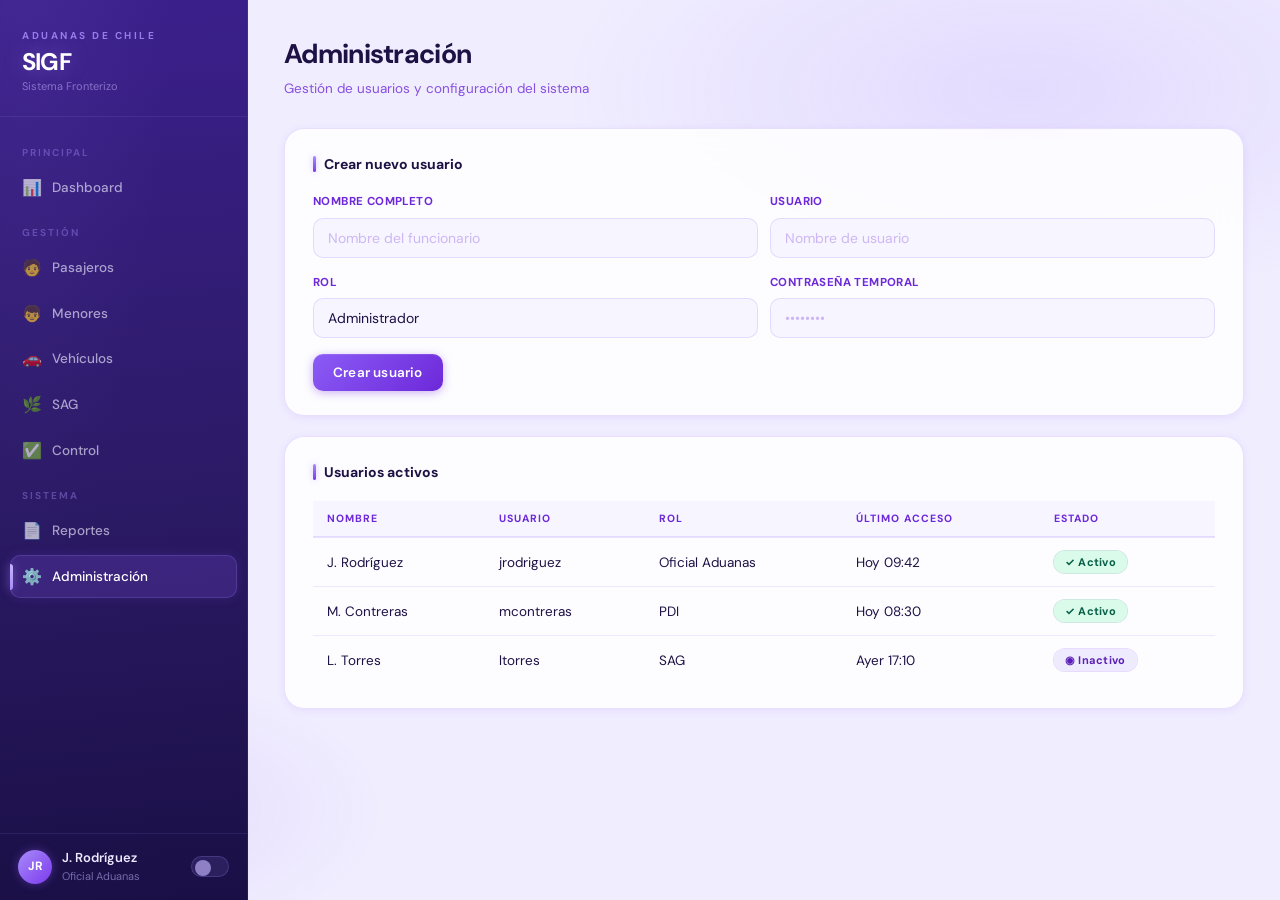
==== commit 456b22c4: "Rediseño" ====
--- a/admin.html
+++ b/admin.html
@@ -1,6 +1,7 @@
 <html><head><meta charset="UTF-8"><meta name="viewport" content="width=device-width,initial-scale=1"><link rel="stylesheet" href="style.css"><script>
-  (function(){var d=localStorage.getItem("sigf-dark");if(d==="true"||(d===null&&window.matchMedia("(prefers-color-scheme:dark)").matches))document.body.classList.add("dark")})()
-</script><title>Administración – SIGF</title></head><body>
+  (function(){var d=localStorage.getItem("sigf-dark");if(d==="true"||(d===null&&window.matchMedia("(prefers-color-scheme:dark)").matches))document.body.classList.add("dark")})()</script>
+<title>Administración – SIGF</title></head>
+<body>
   <button class="hamburger" aria-label="Menú"><span></span><span></span><span></span></button>
   <div class="sidebar-overlay"></div>
   <div class="sidebar">
@@ -52,9 +53,9 @@
     <table>
       <thead><tr><th>Nombre</th><th>Usuario</th><th>Rol</th><th>Último acceso</th><th>Estado</th></tr></thead>
       <tbody>
-        <tr><td>J. Rodríguez</td><td>jrodriguez</td><td>Oficial Aduanas</td><td>Hoy 09:42</td><td><span class="badge badge-success">Activo</span></td></tr>
-        <tr><td>M. Contreras</td><td>mcontreras</td><td>PDI</td><td>Hoy 08:30</td><td><span class="badge badge-success">Activo</span></td></tr>
-        <tr><td>L. Torres</td><td>ltorres</td><td>SAG</td><td>Ayer 17:10</td><td><span class="badge badge-purple">Inactivo</span></td></tr>
+        <tr><td>J. Rodríguez</td><td>jrodriguez</td><td>Oficial Aduanas</td><td>Hoy 09:42</td><td><span class="badge badge-success">✓ Activo</span></td></tr>
+        <tr><td>M. Contreras</td><td>mcontreras</td><td>PDI</td><td>Hoy 08:30</td><td><span class="badge badge-success">✓ Activo</span></td></tr>
+        <tr><td>L. Torres</td><td>ltorres</td><td>SAG</td><td>Ayer 17:10</td><td><span class="badge badge-purple">◉ Inactivo</span></td></tr>
       </tbody>
     </table>
   </div>
--- a/style.css
+++ b/style.css
@@ -1,4 +1,4 @@
-@import url('https://fonts.googleapis.com/css2?family=Inter:wght@300;400;500;600;700&display=swap');
+@import url('https://fonts.googleapis.com/css2?family=Inter:wght@300;400;500;600;700&family=DM+Sans:wght@400;500;600;700&display=swap');
 
 *, *::before, *::after { box-sizing: border-box; margin: 0; padding: 0; }
 
@@ -13,48 +13,53 @@
   --purple-700: #6d28d9;
   --purple-800: #5b21b6;
   --purple-900: #4c1d95;
-  --sidebar-bg: linear-gradient(160deg, #3b1f8c 0%, #2d1b69 50%, #1e1245 100%);
+  --sidebar-bg: linear-gradient(175deg, #3b1f8c 0%, #2d1b69 50%, #1a0f45 100%);
   --accent: #a78bfa;
-  --body-bg: #f5f3ff;
-  --card-bg: #ffffff;
+  --accent-glow: rgba(139,92,246,0.35);
+  --body-bg: #f0edff;
+  --card-bg: rgba(255,255,255,0.85);
+  --card-glass: rgba(255,255,255,0.6);
   --text-primary: #1e1245;
   --text-secondary: #6d28d9;
-  --border: #ddd6fe;
-  --input-bg: #f5f3ff;
+  --border: rgba(167,139,250,0.25);
+  --input-bg: rgba(245,243,255,0.8);
   --input-text: #1e1245;
-  --th-bg: #f5f3ff;
-  --tr-hover: #f5f3ff;
-  --td-border: #ede9fe;
+  --th-bg: rgba(245,243,255,0.8);
+  --tr-hover: rgba(237,233,254,0.6);
+  --td-border: rgba(221,214,254,0.5);
   --label-color: #6d28d9;
   --success: #059669;
-  --radius-sm: 8px;
-  --radius-md: 12px;
-  --radius-lg: 18px;
-  --shadow-sm: 0 1px 3px rgba(109,40,217,0.08);
-  --shadow-md: 0 4px 16px rgba(109,40,217,0.12);
+  --radius-sm: 10px;
+  --radius-md: 14px;
+  --radius-lg: 20px;
+  --shadow-sm: 0 2px 8px rgba(109,40,217,0.08);
+  --shadow-md: 0 8px 32px rgba(109,40,217,0.16);
+  --shadow-glow: 0 0 24px rgba(139,92,246,0.25);
   --transition: 0.22s ease;
 }
 
 /* ── DARK MODE ── */
 body.dark {
-  --body-bg: #0f0a1e;
-  --card-bg: #1a1133;
+  --body-bg: #0a0618;
+  --card-bg: rgba(26,17,51,0.8);
+  --card-glass: rgba(20,12,40,0.7);
   --text-primary: #ede9fe;
   --text-secondary: #c4b5fd;
-  --border: #2d1f5e;
-  --input-bg: #130d2b;
+  --border: rgba(109,40,217,0.3);
+  --input-bg: rgba(19,13,43,0.9);
   --input-text: #ede9fe;
-  --th-bg: #1a1133;
-  --tr-hover: #1e1540;
-  --td-border: #1e1540;
+  --th-bg: rgba(26,17,51,0.9);
+  --tr-hover: rgba(30,21,64,0.8);
+  --td-border: rgba(30,21,64,0.8);
   --label-color: #c4b5fd;
-  --shadow-sm: 0 1px 3px rgba(0,0,0,0.4);
-  --shadow-md: 0 4px 16px rgba(0,0,0,0.5);
+  --shadow-sm: 0 2px 8px rgba(0,0,0,0.5);
+  --shadow-md: 0 8px 32px rgba(0,0,0,0.6);
+  --shadow-glow: 0 0 32px rgba(139,92,246,0.2);
 }
 
 /* ── BASE ── */
 body {
-  font-family: 'Inter', sans-serif;
+  font-family: 'DM Sans', 'Inter', sans-serif;
   background: var(--body-bg);
   color: var(--text-primary);
   font-size: 14px;
@@ -63,113 +68,153 @@
   transition: background var(--transition), color var(--transition);
 }
 
+/* Background mesh */
+body::before {
+  content: '';
+  position: fixed;
+  inset: 0;
+  z-index: 0;
+  pointer-events: none;
+  background:
+    radial-gradient(ellipse 60% 40% at 80% 10%, rgba(139,92,246,0.12) 0%, transparent 60%),
+    radial-gradient(ellipse 40% 30% at 10% 90%, rgba(109,40,217,0.08) 0%, transparent 50%);
+}
+
+body > * { position: relative; z-index: 1; }
+
 /* ── PAGE TRANSITIONS ── */
 .page-enter {
-  animation: fadeSlideIn 0.3s ease forwards;
+  animation: fadeSlideIn 0.35s cubic-bezier(0.22,1,0.36,1) forwards;
 }
 
 @keyframes fadeSlideIn {
-  from { opacity: 0; transform: translateY(14px); }
+  from { opacity: 0; transform: translateY(18px); }
   to   { opacity: 1; transform: translateY(0); }
 }
 
-.card {
-  animation: fadeSlideIn 0.3s ease forwards;
-}
-.card:nth-child(2) { animation-delay: 0.05s; }
-.card:nth-child(3) { animation-delay: 0.1s; }
-.stat { animation: fadeSlideIn 0.3s ease forwards; }
-.stat:nth-child(1) { animation-delay: 0.0s; }
-.stat:nth-child(2) { animation-delay: 0.06s; }
-.stat:nth-child(3) { animation-delay: 0.12s; }
-.stat:nth-child(4) { animation-delay: 0.18s; }
+.card { animation: fadeSlideIn 0.35s cubic-bezier(0.22,1,0.36,1) both; }
+.card:nth-child(2) { animation-delay: 0.06s; }
+.card:nth-child(3) { animation-delay: 0.12s; }
+.stat { animation: fadeSlideIn 0.35s cubic-bezier(0.22,1,0.36,1) both; }
+.stat:nth-child(1) { animation-delay: 0.02s; }
+.stat:nth-child(2) { animation-delay: 0.08s; }
+.stat:nth-child(3) { animation-delay: 0.14s; }
+.stat:nth-child(4) { animation-delay: 0.20s; }
 
 /* ── SIDEBAR ── */
 .sidebar {
   position: fixed;
   left: 0; top: 0;
-  width: 240px; height: 100vh;
+  width: 248px; height: 100vh;
   background: var(--sidebar-bg);
   display: flex;
   flex-direction: column;
   z-index: 200;
   overflow: hidden;
-  transition: transform 0.3s cubic-bezier(0.4,0,0.2,1), width 0.3s ease;
+  transition: transform 0.3s cubic-bezier(0.4,0,0.2,1);
+  border-right: 1px solid rgba(167,139,250,0.1);
+}
+
+/* Sidebar shimmer overlay */
+.sidebar::before {
+  content: '';
+  position: absolute;
+  top: -50%; left: -50%;
+  width: 200%; height: 200%;
+  background: radial-gradient(ellipse 50% 60% at 30% 20%, rgba(167,139,250,0.08) 0%, transparent 60%);
+  pointer-events: none;
 }
 
 .sidebar-header {
-  padding: 28px 24px 20px;
-  border-bottom: 1px solid rgba(167,139,250,0.15);
+  padding: 28px 22px 20px;
+  border-bottom: 1px solid rgba(167,139,250,0.12);
+  position: relative;
 }
 
 .sidebar-logo {
+  font-size: 10px;
+  font-weight: 700;
+  letter-spacing: 2.5px;
+  text-transform: uppercase;
+  color: var(--accent);
+  margin-bottom: 6px;
+  opacity: 0.85;
+}
+
+.sidebar-title {
+  font-size: 24px;
+  font-weight: 700;
+  color: #ffffff;
+  letter-spacing: -0.8px;
+  line-height: 1;
+  text-shadow: 0 0 20px rgba(167,139,250,0.4);
+}
+
+.sidebar-subtitle {
   font-size: 11px;
-  font-weight: 600;
+  color: rgba(196,181,253,0.55);
+  margin-top: 4px;
+}
+
+.sidebar-nav {
+  flex: 1;
+  padding: 14px 10px;
+  overflow-y: auto;
+}
+
+.sidebar-section {
+  font-size: 10px;
+  font-weight: 700;
   letter-spacing: 2px;
   text-transform: uppercase;
-  color: var(--accent);
-  margin-bottom: 4px;
-}
-
-.sidebar-title {
-  font-size: 22px;
-  font-weight: 700;
-  color: #ffffff;
-  letter-spacing: -0.5px;
-}
-
-.sidebar-subtitle {
-  font-size: 11px;
-  color: rgba(196,181,253,0.7);
-  margin-top: 2px;
-}
-
-.sidebar-nav {
-  flex: 1;
-  padding: 16px 12px;
-  overflow-y: auto;
-}
-
-.sidebar-section {
-  font-size: 10px;
-  font-weight: 600;
-  letter-spacing: 1.5px;
-  text-transform: uppercase;
-  color: rgba(167,139,250,0.5);
-  padding: 12px 12px 6px;
+  color: rgba(167,139,250,0.4);
+  padding: 14px 12px 5px;
 }
 
 .sidebar a {
   display: flex;
   align-items: center;
   gap: 10px;
-  color: rgba(237,233,254,0.75);
+  color: rgba(237,233,254,0.65);
   text-decoration: none;
-  padding: 10px 12px;
+  padding: 9px 12px;
   border-radius: var(--radius-sm);
   font-size: 13.5px;
   font-weight: 500;
-  transition: background 0.18s, color 0.18s, transform 0.18s;
+  transition: all 0.18s ease;
   margin-bottom: 2px;
+  position: relative;
 }
 
 .sidebar a:hover {
-  background: rgba(167,139,250,0.15);
+  background: rgba(167,139,250,0.12);
   color: #ffffff;
-  transform: translateX(3px);
+  transform: translateX(4px);
 }
 
 .sidebar a.active {
-  background: rgba(167,139,250,0.22);
+  background: rgba(139,92,246,0.2);
   color: #ffffff;
-  box-shadow: inset 3px 0 0 var(--accent);
+  box-shadow: inset 0 0 0 1px rgba(167,139,250,0.2), 0 0 12px rgba(139,92,246,0.15);
+}
+
+/* Active pill indicator */
+.sidebar a.active::before {
+  content: '';
+  position: absolute;
+  left: 0; top: 50%;
+  transform: translateY(-50%);
+  width: 3px; height: 60%;
+  background: linear-gradient(180deg, #c4b5fd, #a78bfa);
+  border-radius: 0 3px 3px 0;
+  box-shadow: 0 0 8px rgba(167,139,250,0.6);
 }
 
 .sidebar a .nav-icon { font-size: 16px; width: 20px; text-align: center; }
 
 .sidebar-footer {
-  padding: 16px 20px;
-  border-top: 1px solid rgba(167,139,250,0.15);
+  padding: 14px 18px;
+  border-top: 1px solid rgba(167,139,250,0.12);
   display: flex;
   align-items: center;
   justify-content: space-between;
@@ -179,43 +224,46 @@
 .user-chip { display: flex; align-items: center; gap: 10px; }
 
 .user-avatar {
-  width: 32px; height: 32px;
+  width: 34px; height: 34px;
   border-radius: 50%;
-  background: linear-gradient(135deg, var(--purple-500), var(--purple-700));
+  background: linear-gradient(135deg, #a78bfa, #7c3aed);
   display: flex; align-items: center; justify-content: center;
-  font-size: 12px; font-weight: 600; color: white;
+  font-size: 12px; font-weight: 700; color: white;
   flex-shrink: 0;
-}
-
-.user-name { font-size: 13px; color: #ede9fe; font-weight: 500; }
-.user-role { font-size: 11px; color: rgba(196,181,253,0.6); }
+  box-shadow: 0 0 10px rgba(139,92,246,0.4);
+}
+
+.user-name { font-size: 13px; color: #ede9fe; font-weight: 600; }
+.user-role { font-size: 11px; color: rgba(196,181,253,0.55); }
 
 /* ── DARK MODE TOGGLE ── */
 .dark-toggle {
-  background: rgba(167,139,250,0.15);
-  border: 1px solid rgba(167,139,250,0.25);
+  background: rgba(167,139,250,0.12);
+  border: 1px solid rgba(167,139,250,0.22);
   border-radius: 99px;
-  width: 36px; height: 20px;
+  width: 38px; height: 21px;
   position: relative;
   cursor: pointer;
   flex-shrink: 0;
-  transition: background 0.2s;
-}
+  transition: background 0.2s, box-shadow 0.2s;
+}
+
+.dark-toggle:hover { box-shadow: 0 0 8px rgba(139,92,246,0.3); }
 
 .dark-toggle::after {
   content: '';
   position: absolute;
-  top: 2px; left: 2px;
+  top: 2.5px; left: 2.5px;
   width: 16px; height: 16px;
   border-radius: 50%;
-  background: rgba(196,181,253,0.7);
-  transition: transform 0.22s cubic-bezier(0.4,0,0.2,1), background 0.2s;
-}
-
-body.dark .dark-toggle { background: rgba(139,92,246,0.4); }
-body.dark .dark-toggle::after { transform: translateX(16px); background: #ffffff; }
-
-/* ── HAMBURGER (mobile) ── */
+  background: rgba(196,181,253,0.65);
+  transition: transform 0.24s cubic-bezier(0.4,0,0.2,1), background 0.2s;
+}
+
+body.dark .dark-toggle { background: rgba(139,92,246,0.35); }
+body.dark .dark-toggle::after { transform: translateX(17px); background: #ffffff; }
+
+/* ── HAMBURGER ── */
 .hamburger {
   display: none;
   position: fixed;
@@ -230,7 +278,8 @@
   align-items: center;
   justify-content: center;
   gap: 5px;
-  transition: background 0.18s;
+  transition: background 0.18s, box-shadow 0.18s;
+  box-shadow: 0 2px 12px rgba(109,40,217,0.4);
 }
 
 .hamburger span {
@@ -249,9 +298,9 @@
   display: none;
   position: fixed;
   inset: 0;
-  background: rgba(0,0,0,0.5);
+  background: rgba(0,0,0,0.55);
   z-index: 190;
-  backdrop-filter: blur(2px);
+  backdrop-filter: blur(4px);
   animation: fadeIn 0.2s ease;
 }
 
@@ -259,45 +308,52 @@
 
 /* ── MAIN ── */
 .main {
-  margin-left: 240px;
+  margin-left: 248px;
   padding: 32px 36px;
   min-height: 100vh;
   transition: margin-left 0.3s ease;
 }
 
-.page-header { margin-bottom: 28px; animation: fadeSlideIn 0.3s ease; }
+.page-header { margin-bottom: 28px; animation: fadeSlideIn 0.35s cubic-bezier(0.22,1,0.36,1); }
 
 .page-header h1 {
-  font-size: 26px;
+  font-size: 27px;
   font-weight: 700;
   color: var(--text-primary);
-  letter-spacing: -0.5px;
+  letter-spacing: -0.7px;
 }
 
 .page-header p {
   color: var(--text-secondary);
   font-size: 13.5px;
-  margin-top: 4px;
-}
-
-/* ── CARDS ── */
+  margin-top: 3px;
+  opacity: 0.8;
+}
+
+/* ── CARDS (glassmorphism) ── */
 .card {
   background: var(--card-bg);
+  backdrop-filter: blur(16px);
+  -webkit-backdrop-filter: blur(16px);
   border-radius: var(--radius-lg);
   border: 1px solid var(--border);
   padding: 24px 28px;
   margin-bottom: 20px;
   box-shadow: var(--shadow-sm);
-  transition: background var(--transition), border-color var(--transition), box-shadow 0.18s;
-}
-
-.card:hover { box-shadow: var(--shadow-md); }
+  transition: background var(--transition), border-color var(--transition), box-shadow 0.22s, transform 0.22s;
+}
+
+.card:hover {
+  box-shadow: var(--shadow-md);
+  transform: translateY(-1px);
+  border-color: rgba(167,139,250,0.4);
+}
 
 .card-title {
   font-size: 14px;
-  font-weight: 600;
+  font-weight: 700;
   color: var(--text-primary);
-  margin-bottom: 16px;
+  margin-bottom: 18px;
   display: flex;
   align-items: center;
   gap: 8px;
@@ -306,12 +362,13 @@
 .card-title::before {
   content: '';
   width: 3px; height: 16px;
-  background: var(--purple-500);
+  background: linear-gradient(180deg, var(--purple-400), var(--purple-600));
   border-radius: 2px;
   display: inline-block;
-}
-
-/* ── STATS ── */
+  box-shadow: 0 0 6px rgba(139,92,246,0.4);
+}
+
+/* ── STATS (glassmorphism) ── */
 .stats {
   display: grid;
   grid-template-columns: repeat(auto-fit, minmax(160px, 1fr));
@@ -320,43 +377,112 @@
 }
 
 .stat {
-  background: var(--card-bg);
+  background: var(--card-glass);
+  backdrop-filter: blur(20px);
+  -webkit-backdrop-filter: blur(20px);
   border: 1px solid var(--border);
   border-radius: var(--radius-md);
-  padding: 20px;
+  padding: 22px 20px;
   box-shadow: var(--shadow-sm);
   position: relative;
   overflow: hidden;
-  transition: background var(--transition), border-color var(--transition), transform 0.18s, box-shadow 0.18s;
-}
-
-.stat:hover { transform: translateY(-3px); box-shadow: var(--shadow-md); }
-
+  transition: all 0.22s ease;
+  cursor: default;
+}
+
+.stat:hover {
+  transform: translateY(-5px) scale(1.01);
+  box-shadow: var(--shadow-md), var(--shadow-glow);
+  border-color: rgba(167,139,250,0.45);
+}
+
+/* Top accent bar */
 .stat::before {
   content: '';
   position: absolute;
   top: 0; left: 0; right: 0;
   height: 3px;
-  background: linear-gradient(90deg, var(--purple-500), var(--purple-400));
-}
-
-.stat-icon { font-size: 22px; margin-bottom: 10px; }
+  background: linear-gradient(90deg, var(--purple-500), var(--purple-300));
+}
+
+/* Inner glow */
+.stat::after {
+  content: '';
+  position: absolute;
+  top: 0; left: 0; right: 0; bottom: 0;
+  background: radial-gradient(ellipse 80% 50% at 50% -10%, rgba(167,139,250,0.12), transparent 70%);
+  pointer-events: none;
+}
+
+.stat-icon { font-size: 24px; margin-bottom: 12px; }
 .stat-label {
-  font-size: 11px; font-weight: 600;
-  letter-spacing: 0.8px; text-transform: uppercase;
+  font-size: 10.5px; font-weight: 700;
+  letter-spacing: 1px; text-transform: uppercase;
   color: var(--text-secondary); margin-bottom: 4px;
-}
-.stat-value { font-size: 28px; font-weight: 700; color: var(--text-primary); letter-spacing: -1px; }
-.stat-sub { font-size: 11px; color: var(--success); font-weight: 500; margin-top: 4px; }
+  opacity: 0.8;
+}
+.stat-value {
+  font-size: 30px; font-weight: 700;
+  color: var(--text-primary); letter-spacing: -1.5px;
+  line-height: 1;
+}
+.stat-sub { font-size: 11px; color: var(--success); font-weight: 600; margin-top: 6px; }
+
+/* ── CHART ── */
+.chart-wrap {
+  margin-bottom: 20px;
+}
+
+.chart-header {
+  display: flex;
+  align-items: center;
+  justify-content: space-between;
+  margin-bottom: 16px;
+}
+
+.chart-title {
+  font-size: 14px; font-weight: 700;
+  color: var(--text-primary);
+  display: flex; align-items: center; gap: 8px;
+}
+
+.chart-title::before {
+  content: '';
+  width: 3px; height: 16px;
+  background: linear-gradient(180deg, var(--purple-400), var(--purple-600));
+  border-radius: 2px;
+  box-shadow: 0 0 6px rgba(139,92,246,0.4);
+}
+
+.chart-legend {
+  display: flex; gap: 14px; font-size: 11.5px;
+}
+
+.legend-dot {
+  display: inline-flex; align-items: center; gap: 5px; color: var(--text-secondary); font-weight: 500;
+}
+
+.legend-dot::before {
+  content: '';
+  width: 8px; height: 8px;
+  border-radius: 50%;
+  background: var(--dot-color, var(--purple-500));
+}
+
+canvas#trafficChart {
+  width: 100% !important;
+  border-radius: var(--radius-sm);
+}
 
 /* ── FORMS ── */
 .form-group { margin-bottom: 16px; }
 
 .form-group label {
   display: block;
-  font-size: 12px; font-weight: 600;
+  font-size: 11.5px; font-weight: 700;
   color: var(--label-color);
-  margin-bottom: 6px; letter-spacing: 0.3px;
+  margin-bottom: 6px; letter-spacing: 0.4px;
+  text-transform: uppercase;
 }
 
 input[type="text"], input[type="password"], input[type="date"],
@@ -364,6 +490,7 @@
   width: 100%;
   padding: 10px 14px;
   background: var(--input-bg);
+  backdrop-filter: blur(8px);
   border: 1.5px solid var(--border);
   border-radius: var(--radius-sm);
   font-family: inherit;
@@ -376,11 +503,11 @@
 
 input:not([type="checkbox"]):focus, select:focus {
   border-color: var(--purple-500);
-  box-shadow: 0 0 0 3px rgba(139,92,246,0.15);
-}
-
-input::placeholder { color: rgba(109,40,217,0.35); }
-body.dark input::placeholder { color: rgba(196,181,253,0.3); }
+  box-shadow: 0 0 0 3px rgba(139,92,246,0.18), 0 0 12px rgba(139,92,246,0.08);
+}
+
+input::placeholder { color: rgba(109,40,217,0.3); }
+body.dark input::placeholder { color: rgba(196,181,253,0.25); }
 body.dark select option { background: #1a1133; color: #ede9fe; }
 
 .form-row { display: grid; grid-template-columns: 1fr 1fr; gap: 12px; }
@@ -402,24 +529,29 @@
 }
 
 button:not(.btn-secondary):not(.btn-ghost):not(.dark-toggle):not(.hamburger) {
-  background: linear-gradient(135deg, var(--purple-600), var(--purple-700));
+  background: linear-gradient(135deg, var(--purple-500), var(--purple-700));
   color: white;
-  box-shadow: 0 2px 8px rgba(109,40,217,0.3);
+  box-shadow: 0 2px 10px rgba(109,40,217,0.35), inset 0 1px 0 rgba(255,255,255,0.1);
 }
 
 button:not(.btn-secondary):not(.btn-ghost):not(.dark-toggle):not(.hamburger):hover {
-  background: linear-gradient(135deg, var(--purple-500), var(--purple-600));
-  box-shadow: 0 4px 14px rgba(109,40,217,0.4);
-  transform: translateY(-1px);
+  background: linear-gradient(135deg, var(--purple-400), var(--purple-600));
+  box-shadow: 0 4px 18px rgba(109,40,217,0.5), 0 0 24px rgba(139,92,246,0.2);
+  transform: translateY(-2px);
+}
+
+button:not(.btn-secondary):not(.btn-ghost):not(.dark-toggle):not(.hamburger):active {
+  transform: translateY(0);
 }
 
 .btn-secondary {
-  background: var(--purple-50);
+  background: rgba(237,233,254,0.7);
   color: var(--purple-700);
-  border: 1.5px solid var(--purple-200);
-}
-body.dark .btn-secondary { background: #2d1f5e; color: #c4b5fd; border-color: #3d2a7a; }
-.btn-secondary:hover { background: var(--purple-100); }
+  border: 1.5px solid rgba(167,139,250,0.3);
+  backdrop-filter: blur(8px);
+}
+body.dark .btn-secondary { background: rgba(45,31,94,0.7); color: #c4b5fd; border-color: rgba(109,40,217,0.4); }
+.btn-secondary:hover { background: rgba(221,214,254,0.9); }
 
 .btn-ghost {
   background: transparent;
@@ -427,8 +559,7 @@
   border: 1.5px solid var(--border);
 }
 body.dark .btn-ghost { color: #c4b5fd; }
-.btn-ghost:hover { background: var(--purple-50); }
-body.dark .btn-ghost:hover { background: rgba(139,92,246,0.1); }
+.btn-ghost:hover { background: rgba(139,92,246,0.08); border-color: rgba(139,92,246,0.4); }
 
 /* ── TABLE ── */
 table { width: 100%; border-collapse: collapse; font-size: 13.5px; }
@@ -436,18 +567,18 @@
 th {
   background: var(--th-bg);
   color: var(--text-secondary);
-  font-weight: 600;
-  font-size: 11px;
-  letter-spacing: 0.8px;
+  font-weight: 700;
+  font-size: 10.5px;
+  letter-spacing: 1px;
   text-transform: uppercase;
-  padding: 10px 14px;
+  padding: 11px 14px;
   text-align: left;
   border-bottom: 2px solid var(--border);
   transition: background var(--transition);
 }
 
 td {
-  padding: 12px 14px;
+  padding: 13px 14px;
   border-bottom: 1px solid var(--td-border);
   color: var(--text-primary);
   vertical-align: middle;
@@ -461,21 +592,45 @@
 .badge {
   display: inline-flex;
   align-items: center;
-  padding: 3px 10px;
+  gap: 5px;
+  padding: 4px 11px;
   border-radius: 99px;
   font-size: 11px;
-  font-weight: 600;
-}
-
-.badge-success { background: #d1fae5; color: #065f46; }
-.badge-warning { background: #fef3c7; color: #92400e; }
-.badge-danger  { background: #fee2e2; color: #991b1b; }
-.badge-purple  { background: var(--purple-100); color: var(--purple-800); }
-
-body.dark .badge-success { background: #064e3b; color: #6ee7b7; }
-body.dark .badge-warning { background: #78350f; color: #fcd34d; }
-body.dark .badge-danger  { background: #7f1d1d; color: #fca5a5; }
-body.dark .badge-purple  { background: #2d1f5e; color: #c4b5fd; }
+  font-weight: 700;
+  letter-spacing: 0.3px;
+}
+
+.badge-success {
+  background: rgba(209,250,229,0.8);
+  color: #065f46;
+  box-shadow: 0 0 0 1px rgba(5,150,105,0.2);
+}
+.badge-warning {
+  background: rgba(254,243,199,0.9);
+  color: #92400e;
+  box-shadow: 0 0 0 1px rgba(245,158,11,0.25);
+}
+.badge-danger {
+  background: rgba(254,226,226,0.9);
+  color: #991b1b;
+  box-shadow: 0 0 0 1px rgba(220,38,38,0.2);
+  animation: pulseRed 2.2s ease-in-out infinite;
+}
+.badge-purple {
+  background: rgba(237,233,254,0.9);
+  color: var(--purple-800);
+  box-shadow: 0 0 0 1px rgba(139,92,246,0.2);
+}
+
+@keyframes pulseRed {
+  0%, 100% { box-shadow: 0 0 0 1px rgba(220,38,38,0.2); }
+  50%       { box-shadow: 0 0 0 2px rgba(220,38,38,0.4), 0 0 8px rgba(220,38,38,0.15); }
+}
+
+body.dark .badge-success { background: rgba(6,78,59,0.7); color: #6ee7b7; box-shadow: 0 0 0 1px rgba(5,150,105,0.3); }
+body.dark .badge-warning { background: rgba(120,53,15,0.7); color: #fcd34d; box-shadow: 0 0 0 1px rgba(245,158,11,0.3); }
+body.dark .badge-danger  { background: rgba(127,29,29,0.7); color: #fca5a5; box-shadow: 0 0 0 1px rgba(220,38,38,0.3); }
+body.dark .badge-purple  { background: rgba(45,31,94,0.8); color: #c4b5fd; }
 
 /* ── ALERT ── */
 .alert {
@@ -486,22 +641,30 @@
   border-radius: var(--radius-md);
   margin-bottom: 20px;
   font-size: 13.5px;
-}
-
-.alert-warning { background: #fffbeb; border: 1px solid #fde68a; color: #92400e; }
-body.dark .alert-warning { background: #2d1a00; border-color: #78350f; color: #fcd34d; }
+  backdrop-filter: blur(8px);
+}
+
+.alert-warning {
+  background: rgba(255,251,235,0.85);
+  border: 1px solid rgba(253,230,138,0.8);
+  color: #92400e;
+  box-shadow: 0 0 0 1px rgba(245,158,11,0.12);
+}
+body.dark .alert-warning { background: rgba(45,26,0,0.8); border-color: rgba(120,53,15,0.7); color: #fcd34d; }
 .alert-icon { font-size: 18px; flex-shrink: 0; margin-top: 1px; }
 
 /* ── CHECKBOXES ── */
 .check-item {
   display: flex;
   align-items: center;
-  gap: 10px;
-  padding: 12px 0;
+  gap: 12px;
+  padding: 13px 0;
   border-bottom: 1px solid var(--td-border);
   cursor: pointer;
-  transition: background 0.15s;
-}
+  transition: background 0.15s, padding-left 0.15s;
+  border-radius: 6px;
+}
+.check-item:hover { padding-left: 6px; }
 .check-item:last-of-type { border-bottom: none; }
 .check-item input[type="checkbox"] { width: 18px; height: 18px; accent-color: var(--purple-600); flex-shrink: 0; }
 .check-item span { font-size: 14px; color: var(--text-primary); font-weight: 500; }
@@ -512,91 +675,131 @@
   display: flex;
   align-items: center;
   justify-content: center;
-  background: linear-gradient(140deg, #3b1f8c 0%, #2d1b69 40%, #1e1245 100%);
   padding: 24px;
+  position: relative;
+  overflow: hidden;
+  background: linear-gradient(135deg, #1a0f45 0%, #2d1b69 40%, #3b1f8c 70%, #1a0f45 100%);
+}
+
+/* Animated background orbs */
+.login-page::before,
+.login-page::after {
+  content: '';
+  position: absolute;
+  border-radius: 50%;
+  pointer-events: none;
+  filter: blur(60px);
+  opacity: 0.5;
+}
+
+.login-page::before {
+  width: 500px; height: 500px;
+  background: radial-gradient(circle, rgba(139,92,246,0.6) 0%, transparent 70%);
+  top: -150px; right: -100px;
+  animation: floatOrb 8s ease-in-out infinite;
+}
+
+.login-page::after {
+  width: 350px; height: 350px;
+  background: radial-gradient(circle, rgba(109,40,217,0.5) 0%, transparent 70%);
+  bottom: -100px; left: -80px;
+  animation: floatOrb 10s ease-in-out infinite reverse;
+}
+
+/* Mountain silhouette band */
+.login-banner {
+  position: absolute;
+  bottom: 0; left: 0; right: 0;
+  height: 200px;
+  pointer-events: none;
+  overflow: hidden;
+}
+
+.login-banner svg { width: 100%; height: 100%; }
+
+@keyframes floatOrb {
+  0%, 100% { transform: translate(0, 0) scale(1); }
+  33%       { transform: translate(30px, -40px) scale(1.08); }
+  66%       { transform: translate(-20px, 20px) scale(0.95); }
+}
+
+/* Grid dots overlay */
+.login-page .login-dots {
+  position: absolute;
+  inset: 0;
+  background-image: radial-gradient(rgba(167,139,250,0.18) 1px, transparent 1px);
+  background-size: 28px 28px;
+  pointer-events: none;
 }
 
 .login-card {
-  background: rgba(255,255,255,0.97);
-  border-radius: 24px;
+  background: rgba(255,255,255,0.92);
+  backdrop-filter: blur(24px);
+  -webkit-backdrop-filter: blur(24px);
+  border-radius: 28px;
   padding: 48px 44px;
   width: 100%;
   max-width: 420px;
-  box-shadow: 0 24px 80px rgba(29,18,69,0.45);
-  animation: loginIn 0.45s cubic-bezier(0.34,1.56,0.64,1) forwards;
+  box-shadow: 0 32px 80px rgba(29,18,69,0.5), 0 0 0 1px rgba(255,255,255,0.2);
+  animation: loginIn 0.5s cubic-bezier(0.34,1.56,0.64,1) forwards;
+  position: relative;
+  z-index: 2;
 }
 
 @keyframes loginIn {
-  from { opacity: 0; transform: scale(0.92) translateY(20px); }
+  from { opacity: 0; transform: scale(0.9) translateY(24px); }
   to   { opacity: 1; transform: scale(1) translateY(0); }
 }
 
-body.dark .login-card { background: rgba(26,17,51,0.98); }
+body.dark .login-card {
+  background: rgba(20,12,40,0.95);
+  box-shadow: 0 32px 80px rgba(0,0,0,0.7), 0 0 0 1px rgba(139,92,246,0.2);
+}
 body.dark .login-card .login-brand h1 { color: var(--accent); }
-body.dark .login-card .login-brand p { color: #ede9fe; }
+body.dark .login-card .login-brand p  { color: #ede9fe; }
 
 .login-brand { text-align: center; margin-bottom: 36px; }
 
 .login-logo-ring {
-  width: 64px; height: 64px;
+  width: 68px; height: 68px;
   border-radius: 50%;
-  background: linear-gradient(135deg, var(--purple-500), var(--purple-700));
+  background: linear-gradient(135deg, #a78bfa, #6d28d9);
   display: flex; align-items: center; justify-content: center;
-  margin: 0 auto 16px;
-  box-shadow: 0 8px 24px rgba(109,40,217,0.4);
-  animation: pulse 2.5s ease-in-out infinite;
+  margin: 0 auto 18px;
+  box-shadow: 0 8px 28px rgba(109,40,217,0.45), 0 0 0 6px rgba(139,92,246,0.12);
+  animation: pulse 3s ease-in-out infinite;
 }
 
 @keyframes pulse {
-  0%, 100% { box-shadow: 0 8px 24px rgba(109,40,217,0.4); }
-  50%       { box-shadow: 0 8px 36px rgba(109,40,217,0.65); }
-}
-
-.login-logo-ring span { font-size: 28px; }
-.login-brand h1 { font-size: 13px; font-weight: 700; letter-spacing: 2.5px; text-transform: uppercase; color: var(--purple-700); margin-bottom: 4px; }
-.login-brand p { font-size: 20px; font-weight: 700; color: var(--text-primary); letter-spacing: -0.5px; }
+  0%, 100% { box-shadow: 0 8px 28px rgba(109,40,217,0.45), 0 0 0 6px rgba(139,92,246,0.12); }
+  50%       { box-shadow: 0 8px 40px rgba(109,40,217,0.65), 0 0 0 10px rgba(139,92,246,0.08); }
+}
+
+.login-logo-ring span { font-size: 30px; }
+.login-brand h1 { font-size: 11px; font-weight: 800; letter-spacing: 3px; text-transform: uppercase; color: var(--purple-700); margin-bottom: 4px; }
+.login-brand p { font-size: 22px; font-weight: 700; color: var(--text-primary); letter-spacing: -0.5px; }
 .login-brand small { font-size: 12px; color: var(--purple-500); }
 
 /* ── SCROLLBAR ── */
 ::-webkit-scrollbar { width: 5px; }
 ::-webkit-scrollbar-track { background: transparent; }
-::-webkit-scrollbar-thumb { background: var(--purple-200); border-radius: 99px; }
+::-webkit-scrollbar-thumb { background: rgba(167,139,250,0.3); border-radius: 99px; }
+::-webkit-scrollbar-thumb:hover { background: rgba(139,92,246,0.5); }
 
 /* ── RESPONSIVE ── */
 @media (max-width: 768px) {
   .hamburger { display: flex; }
-
-  .sidebar {
-    transform: translateX(-100%);
-    width: 260px;
-  }
-
-  .sidebar.open {
-    transform: translateX(0);
-    box-shadow: 4px 0 40px rgba(0,0,0,0.4);
-  }
-
+  .sidebar { transform: translateX(-100%); width: 260px; }
+  .sidebar.open { transform: translateX(0); box-shadow: 6px 0 40px rgba(0,0,0,0.5); }
   .sidebar-overlay.show { display: block; }
-
-  .main {
-    margin-left: 0;
-    padding: 20px 16px;
-    padding-top: 68px;
-  }
-
-  .page-header h1 { font-size: 20px; }
-
+  .main { margin-left: 0; padding: 20px 16px; padding-top: 68px; }
+  .page-header h1 { font-size: 22px; }
   .form-row { grid-template-columns: 1fr; }
-
   .stats { grid-template-columns: 1fr 1fr; }
-
   .card { padding: 18px 16px; }
-
   table { font-size: 12px; }
-  th, td { padding: 8px 10px; }
-
+  th, td { padding: 9px 10px; }
   .login-card { padding: 32px 24px; }
-
   button:not(.hamburger) { font-size: 13px; padding: 9px 16px; }
 }
 
